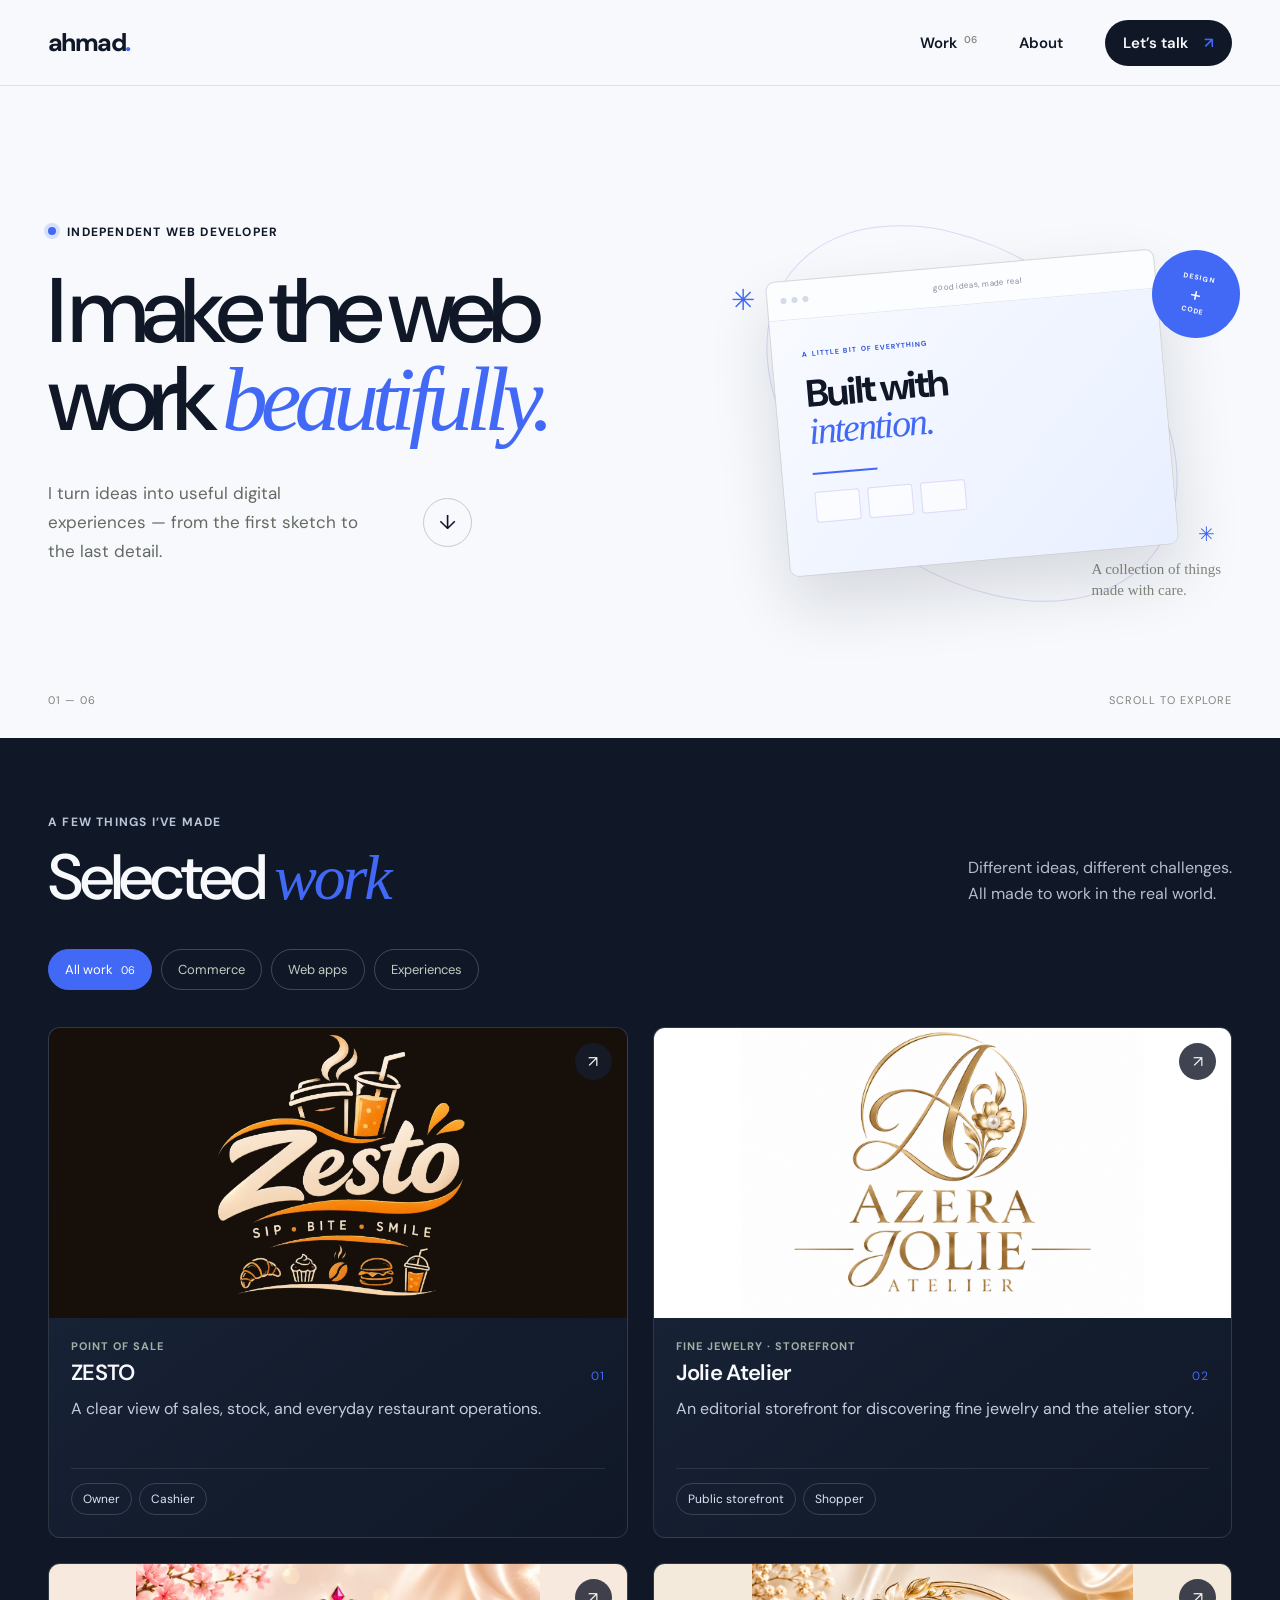
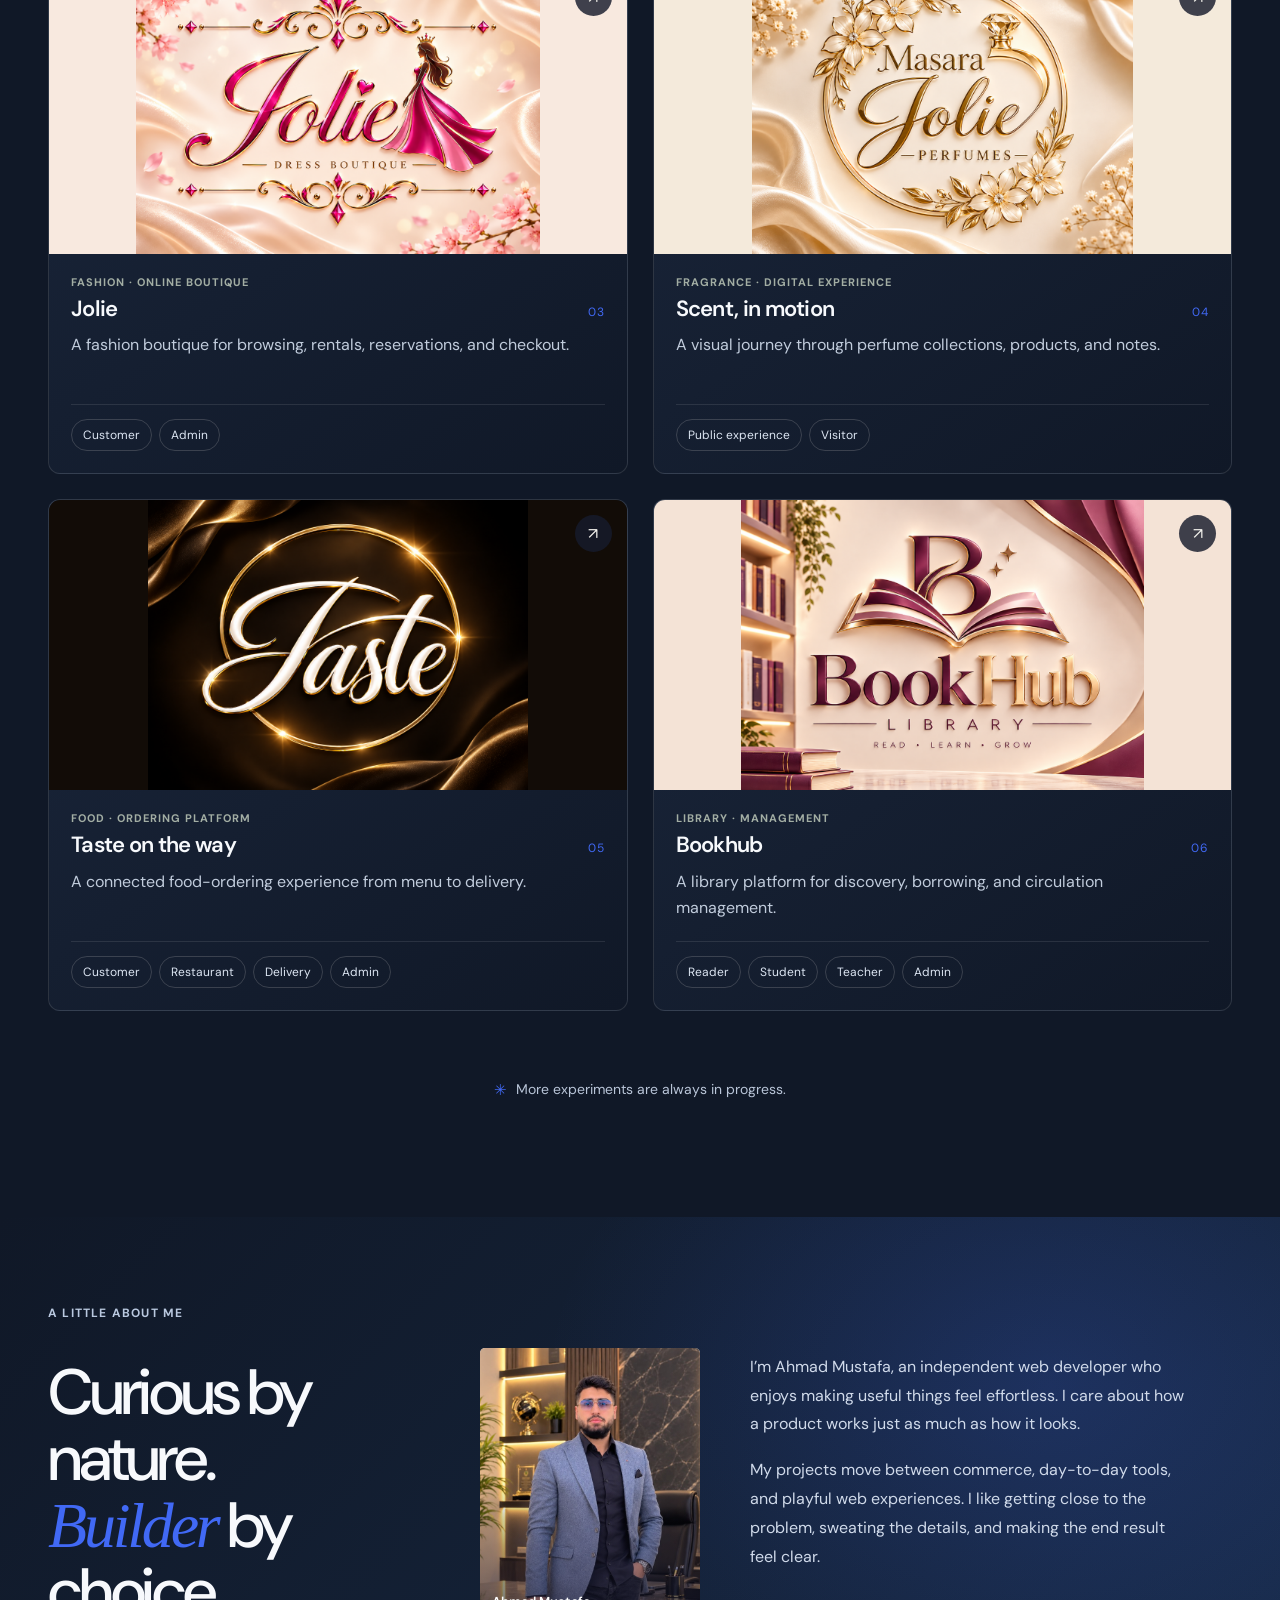
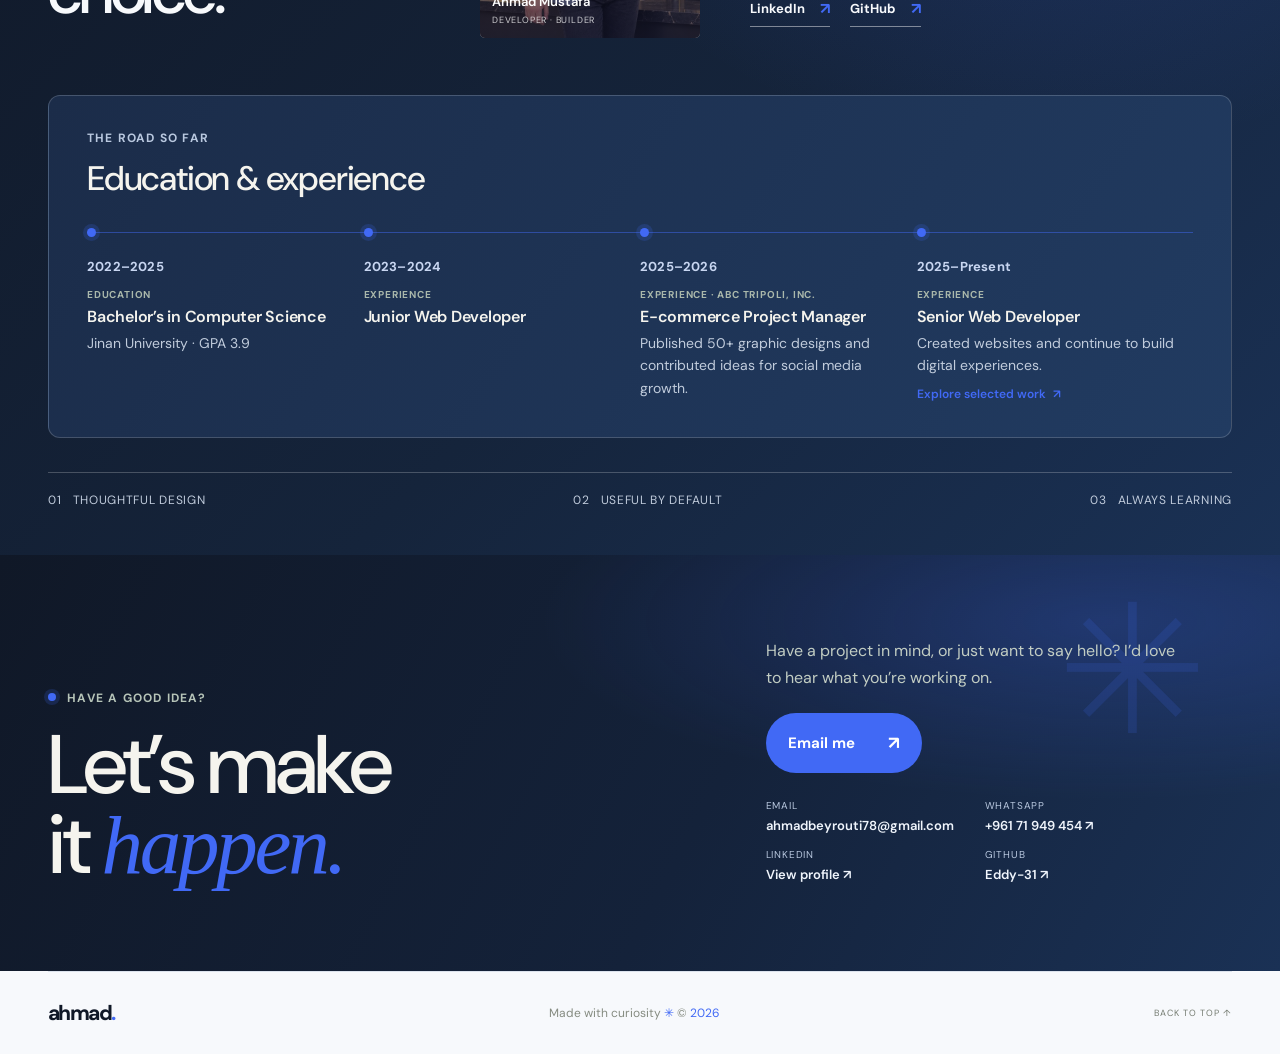
==== index.html @ f31f1799 "Portofolio of my work" ====
<!doctype html>
<html lang="en">
  <head>
    <meta charset="utf-8">
    <meta name="viewport" content="width=device-width, initial-scale=1">
    <meta name="theme-color" content="#f5f4ee">
    <meta name="description" content="A collection of thoughtful digital products, storefronts, and tools by Ahmad Mustafa.">
    <title>Ahmad Mustafa — Selected work</title>
    <link rel="preconnect" href="https://fonts.googleapis.com">
    <link rel="preconnect" href="https://fonts.gstatic.com" crossorigin>
    <link href="https://fonts.googleapis.com/css2?family=DM+Sans:wght@400;500;600;700&family=Manrope:wght@400;500;600;700;800&display=swap" rel="stylesheet">
    <link rel="stylesheet" href="styles.css">
    <script src="script.js" defer></script>
  </head>
  <body>
    <header class="site-header">
      <a class="wordmark" href="#home" aria-label="Ahmad, home">ahmad<span>.</span></a>
      <button class="menu-toggle" type="button" aria-expanded="false" aria-controls="site-nav">
        <span></span><span></span><span class="sr-only">Toggle navigation</span>
      </button>
      <nav class="site-nav" id="site-nav" aria-label="Main navigation">
        <a href="#work">Work <span>06</span></a>
        <a href="#about">About</a>
        <a class="nav-contact" href="#contact">Let’s talk <span aria-hidden="true">↗</span></a>
      </nav>
    </header>

    <main>
      <section class="hero page-wrap" id="home">
        <div class="hero-copy">
          <p class="eyebrow"><span class="availability-dot"></span> INDEPENDENT WEB DEVELOPER</p>
          <h1>I make the web<br>work <em>beautifully.</em></h1>
          <div class="hero-bottom">
            <p class="hero-intro">I turn ideas into useful digital experiences — from the first sketch to the last detail.</p>
            <a class="round-link" href="#work" aria-label="Explore selected work"><span>↓</span></a>
          </div>
        </div>
        <div class="hero-art" aria-label="Abstract illustration of a browser window and interface cards">
          <div class="art-orbit orbit-one"></div>
          <div class="art-orbit orbit-two"></div>
          <div class="art-browser">
            <div class="browser-bar"><i></i><i></i><i></i><span>good ideas, made real</span></div>
            <div class="browser-content">
              <div class="art-label">A LITTLE BIT OF EVERYTHING</div>
              <div class="art-headline">Built with<br><em>intention.</em></div>
              <div class="art-line"></div>
              <div class="art-mini-grid"><b></b><b></b><b></b></div>
            </div>
          </div>
          <div class="art-sticker"><span>DESIGN</span><b>+</b><span>CODE</span></div>
          <div class="art-sparkle sparkle-one">✳</div>
          <div class="art-sparkle sparkle-two">✳</div>
          <div class="art-caption">A collection of things<br>made with care.</div>
        </div>
        <div class="hero-index"><span>01 — 06</span><span>SCROLL TO EXPLORE</span></div>
      </section>

      <section class="work-section page-wrap" id="work">
        <div class="section-heading">
          <div>
            <p class="eyebrow">A FEW THINGS I’VE MADE</p>
            <h2>Selected <em>work</em></h2>
          </div>
          <p class="section-note">Different ideas, different challenges.<br>All made to work in the real world.</p>
        </div>

        <div class="filters" role="group" aria-label="Filter projects">
          <button class="filter-button is-active" type="button" data-filter="all" aria-pressed="true">All work <span>06</span></button>
          <button class="filter-button" type="button" data-filter="commerce" aria-pressed="false">Commerce</button>
          <button class="filter-button" type="button" data-filter="web-app" aria-pressed="false">Web apps</button>
          <button class="filter-button" type="button" data-filter="experience" aria-pressed="false">Experiences</button>
        </div>

        <div class="project-grid">
          <article class="project-card" data-category="web-app">
            <a class="project-link" href="project.html?project=zesto" aria-label="Explore ZESTO for owners and cashiers">
              <div class="project-image brand-cover brand-cover-zesto">
                <img class="project-snapshot-image is-brand-logo" src="images/brand-logos/zesto.png" alt="ZESTO logo" loading="lazy">
                <span class="image-index">01 / OPERATIONS</span>
                <span class="project-arrow" aria-hidden="true">↗</span>
              </div>
              <div class="project-card-content">
                <p class="project-type">POINT OF SALE</p>
                <div class="project-card-title"><h3>ZESTO</h3><span>01</span></div>
                <p class="project-description">A clear view of sales, stock, and everyday restaurant operations.</p>
                <div class="project-roles" aria-label="Project roles"><span>Owner</span><span>Cashier</span></div>
              </div>
            </a>
          </article>

          <article class="project-card" data-category="commerce">
            <a class="project-link" href="project.html?project=atelier" aria-label="Explore the Jolie Atelier jewelry storefront">
              <div class="project-image brand-cover brand-cover-atelier">
                <img class="project-snapshot-image is-brand-logo" src="images/brand-logos/atelier.png" alt="Azera Jolie Atelier logo" loading="lazy">
                <span class="image-index">02 / JEWELRY</span>
                <span class="project-arrow" aria-hidden="true">↗</span>
              </div>
              <div class="project-card-content">
                <p class="project-type">FINE JEWELRY · STOREFRONT</p>
                <div class="project-card-title"><h3>Jolie Atelier</h3><span>02</span></div>
                <p class="project-description">An editorial storefront for discovering fine jewelry and the atelier story.</p>
                <div class="project-roles" aria-label="Project audience"><span>Public storefront</span><span>Shopper</span></div>
              </div>
            </a>
          </article>

          <article class="project-card" data-category="commerce">
            <a class="project-link" href="project.html?project=jolie" aria-label="Explore the Jolie boutique for customers and admins">
              <div class="project-image brand-cover brand-cover-jolie">
                <img class="project-snapshot-image is-brand-logo" src="images/brand-logos/jolie.png" alt="Jolie dress boutique logo" loading="lazy">
                <span class="image-index">03 / BOUTIQUE</span>
                <span class="project-arrow" aria-hidden="true">↗</span>
              </div>
              <div class="project-card-content">
                <p class="project-type">FASHION · ONLINE BOUTIQUE</p>
                <div class="project-card-title"><h3>Jolie</h3><span>03</span></div>
                <p class="project-description">A fashion boutique for browsing, rentals, reservations, and checkout.</p>
                <div class="project-roles" aria-label="Project roles"><span>Customer</span><span>Admin</span></div>
              </div>
            </a>
          </article>

          <article class="project-card" data-category="experience">
            <a class="project-link" href="project.html?project=scent" aria-label="Explore the Jolie perfume collection">
              <div class="project-image brand-cover brand-cover-scent">
                <img class="project-snapshot-image is-brand-logo" src="images/brand-logos/scent.png" alt="Masara Jolie perfumes logo" loading="lazy">
                <span class="image-index">04 / FRAGRANCE</span>
                <span class="project-arrow" aria-hidden="true">↗</span>
              </div>
              <div class="project-card-content">
                <p class="project-type">FRAGRANCE · DIGITAL EXPERIENCE</p>
                <div class="project-card-title"><h3>Scent, in motion</h3><span>04</span></div>
                <p class="project-description">A visual journey through perfume collections, products, and notes.</p>
                <div class="project-roles" aria-label="Project audience"><span>Public experience</span><span>Visitor</span></div>
              </div>
            </a>
          </article>

          <article class="project-card" data-category="web-app">
            <a class="project-link" href="project.html?project=taste" aria-label="Explore Taste for customers, restaurants, delivery, and admins">
              <div class="project-image brand-cover brand-cover-taste">
                <img class="project-snapshot-image is-brand-logo" src="images/brand-logos/taste.png" alt="Taste logo" loading="lazy">
                <span class="image-index">05 / FOOD & DELIVERY</span>
                <span class="project-arrow" aria-hidden="true">↗</span>
              </div>
              <div class="project-card-content">
                <p class="project-type">FOOD · ORDERING PLATFORM</p>
                <div class="project-card-title"><h3>Taste on the way</h3><span>05</span></div>
                <p class="project-description">A connected food-ordering experience from menu to delivery.</p>
                <div class="project-roles" aria-label="Project roles"><span>Customer</span><span>Restaurant</span><span>Delivery</span><span>Admin</span></div>
              </div>
            </a>
          </article>

          <article class="project-card" data-category="web-app">
            <a class="project-link" href="project.html?project=bookhub" aria-label="Explore Bookhub for readers, students, teachers, and admins">
              <div class="project-image brand-cover brand-cover-bookhub">
                <img class="project-snapshot-image is-brand-logo" src="images/brand-logos/bookhub.png" alt="Bookhub library logo" loading="lazy">
                <span class="image-index">06 / LIBRARY</span>
                <span class="project-arrow" aria-hidden="true">↗</span>
              </div>
              <div class="project-card-content">
                <p class="project-type">LIBRARY · MANAGEMENT</p>
                <div class="project-card-title"><h3>Bookhub</h3><span>06</span></div>
                <p class="project-description">A library platform for discovery, borrowing, and circulation management.</p>
                <div class="project-roles" aria-label="Project roles"><span>Reader</span><span>Student</span><span>Teacher</span><span>Admin</span></div>
              </div>
            </a>
          </article>
        </div>
        <p class="grid-footnote"><span>✳</span> More experiments are always in progress.</p>
      </section>

      <section class="about-section" id="about">
        <div class="about-inner page-wrap">
          <p class="eyebrow">A LITTLE ABOUT ME</p>
          <div class="about-content">
            <div class="about-intro">
              <h2>Curious by nature.<br><em>Builder</em> by choice.</h2>
              <figure class="about-portrait">
                <img src="images/ahmad-mustafa.jpeg" alt="Portrait of Ahmad Mustafa">
                <figcaption><strong>Ahmad Mustafa</strong><span>DEVELOPER · BUILDER</span></figcaption>
              </figure>
            </div>
            <div class="about-copy">
              <p>I’m Ahmad Mustafa, an independent web developer who enjoys making useful things feel effortless. I care about how a product works just as much as how it looks.</p>
              <p>My projects move between commerce, day-to-day tools, and playful web experiences. I like getting close to the problem, sweating the details, and making the end result feel clear.</p>
              <div class="about-links">
                <a class="text-link" href="https://www.linkedin.com/in/ahmad-mustafa-e%E1%B4%85%E1%B4%85%CA%8F-2672b339b/" target="_blank" rel="noreferrer">LinkedIn <span>↗</span></a>
                <a class="text-link" href="https://github.com/Eddy-31" target="_blank" rel="noreferrer">GitHub <span>↗</span></a>
              </div>
            </div>
          </div>
          <section class="career-path" aria-labelledby="career-path-title">
            <div class="career-heading">
              <p class="eyebrow">THE ROAD SO FAR</p>
              <h3 id="career-path-title">Education &amp; experience</h3>
            </div>
            <ol class="career-timeline">
              <li>
                <span class="career-date">2022–2025</span>
                <div class="career-entry">
                  <span class="career-type">EDUCATION</span>
                  <h4>Bachelor’s in Computer Science</h4>
                  <p>Jinan University · GPA 3.9</p>
                </div>
              </li>
              <li>
                <span class="career-date">2023–2024</span>
                <div class="career-entry">
                  <span class="career-type">EXPERIENCE</span>
                  <h4>Junior Web Developer</h4>
                </div>
              </li>
              <li>
                <span class="career-date">2025–2026</span>
                <div class="career-entry">
                  <span class="career-type">EXPERIENCE · ABC TRIPOLI, INC.</span>
                  <h4>E-commerce Project Manager</h4>
                  <p>Published 50+ graphic designs and contributed ideas for social media growth.</p>
                </div>
              </li>
              <li>
                <span class="career-date">2025–Present</span>
                <div class="career-entry">
                  <span class="career-type">EXPERIENCE</span>
                  <h4>Senior Web Developer</h4>
                  <p>Created websites and continue to build digital experiences.</p>
                  <a href="#work">Explore selected work <span aria-hidden="true">↗</span></a>
                </div>
              </li>
            </ol>
          </section>
          <div class="about-values"><span>01 &nbsp; THOUGHTFUL DESIGN</span><span>02 &nbsp; USEFUL BY DEFAULT</span><span>03 &nbsp; ALWAYS LEARNING</span></div>
        </div>
      </section>

      <section class="contact-section page-wrap" id="contact">
        <div class="contact-copy">
          <p class="eyebrow"><span class="availability-dot"></span> HAVE A GOOD IDEA?</p>
          <h2>Let’s make<br>it <em>happen.</em></h2>
        </div>
        <div class="contact-action">
          <p>Have a project in mind, or just want to say hello? I’d love to hear what you’re working on.</p>
          <a class="contact-button" href="https://mail.google.com/mail/?view=cm&amp;fs=1&amp;to=ahmadbeyrouti78%40gmail.com" target="_blank" rel="noopener noreferrer">Email me <span>↗</span></a>
          <div class="contact-details" aria-label="Contact details">
            <a href="https://mail.google.com/mail/?view=cm&amp;fs=1&amp;to=ahmadbeyrouti78%40gmail.com" target="_blank" rel="noopener noreferrer"><span>Email</span><strong>ahmadbeyrouti78@gmail.com</strong></a>
            <a href="https://wa.me/96171949454" target="_blank" rel="noopener noreferrer" aria-label="Message me on WhatsApp"><span>WhatsApp</span><strong>+961 71 949 454 ↗</strong></a>
            <a href="https://www.linkedin.com/in/ahmad-mustafa-e%E1%B4%85%E1%B4%85%CA%8F-2672b339b/" target="_blank" rel="noreferrer"><span>LinkedIn</span><strong>View profile ↗</strong></a>
            <a href="https://github.com/Eddy-31" target="_blank" rel="noreferrer"><span>GitHub</span><strong>Eddy-31 ↗</strong></a>
          </div>
        </div>
        <div class="contact-doodle" aria-hidden="true">✳</div>
      </section>
    </main>

    <footer class="site-footer page-wrap">
      <a class="wordmark" href="#home">ahmad<span>.</span></a>
      <p>Made with curiosity <span>✳</span> © <span id="current-year">2026</span></p>
      <a class="back-to-top" href="#home">BACK TO TOP ↑</a>
    </footer>
  </body>
</html>
---- styles.css ----
:root {
  color-scheme: light;
  --paper: #f7f9fc;
  --ink: #101827;
  --muted: #6d7788;
  --line: #dce3ed;
  --accent: #4169F5;
  --accent-strong: #4169F5;
  --accent-soft: #eaf0ff;
  --deep: #101827;
  --serif: Georgia, "Times New Roman", serif;
  --sans: "DM Sans", "Manrope", sans-serif;
}

* { box-sizing: border-box; }
html { overflow-x: clip; scroll-behavior: smooth; scroll-padding-top: 84px; }
body { margin: 0; background: var(--paper); color: var(--ink); font-family: var(--sans); -webkit-font-smoothing: antialiased; }
a { color: inherit; text-decoration: none; }
button { font: inherit; }
.page-wrap { width: min(1240px, calc(100% - 96px)); margin-inline: auto; }
.sr-only { position: absolute; width: 1px; height: 1px; padding: 0; margin: -1px; overflow: hidden; clip: rect(0,0,0,0); white-space: nowrap; border: 0; }

.site-header { height: 86px; display: flex; align-items: center; justify-content: space-between; padding-inline: max(48px, calc((100vw - 1240px) / 2)); border-bottom: 1px solid rgba(27,32,51,.12); }
.wordmark { font-family: var(--sans); font-size: 25px; font-weight: 800; letter-spacing: -1.6px; }
.wordmark span { color: var(--accent-strong); }
.site-nav { display: flex; align-items: center; gap: 42px; font-size: 15px; font-weight: 600; }
.site-nav a { transition: opacity .2s ease; }
.site-nav a:hover { opacity: .58; }
.site-nav a:first-child span { color: #889087; font-size: 10px; margin-left: 3px; vertical-align: top; }
.site-nav .nav-contact { background: var(--ink); color: var(--paper); padding: 13px 18px; border-radius: 999px; }
.site-nav .nav-contact span { margin-left: 12px; color: var(--accent); }
.menu-toggle { display: none; }

.hero { position: relative; min-height: 652px; display: grid; grid-template-columns: 1.1fr .9fr; align-items: center; padding-top: 14px; }
.hero-copy { position: relative; z-index: 1; padding-bottom: 48px; }
.eyebrow { margin: 0; font-size: 12px; font-weight: 700; letter-spacing: 1.2px; }
.availability-dot { display: inline-block; width: 8px; height: 8px; margin-right: 7px; background: var(--accent); border-radius: 50%; box-shadow: 0 0 0 4px rgba(65,105,245,.18); vertical-align: 1px; }
h1, h2, h3, p { margin-top: 0; }
.hero h1 { margin: 27px 0 35px; font-size: clamp(62px, 7.15vw, 100px); font-weight: 500; line-height: .96; letter-spacing: -7px; }
.hero h1 em, h2 em { font-family: var(--serif); font-weight: 400; }
.hero h1 em { color: var(--accent-strong); }
.hero-bottom { display: flex; align-items: center; gap: 45px; }
.hero-intro { max-width: 330px; margin: 0; color: #636a62; font-size: 17px; line-height: 1.7; }
.round-link { width: 49px; height: 49px; display: grid; place-items: center; border: 1px solid #c5c8d8; border-radius: 50%; font-size: 20px; transition: background .2s, transform .2s; }
.round-link:hover { background: var(--accent); transform: translateY(3px); }
.hero-art { position: relative; height: 440px; display: grid; place-items: center; margin: 0 -12px 12px 0; }
.art-orbit { position: absolute; border: 1px solid rgba(102,85,217,.2); border-radius: 50%; transform: rotate(-28deg); }
.orbit-one { width: 390px; height: 250px; }
.orbit-two { width: 460px; height: 315px; transform: rotate(38deg); }
.art-browser { position: relative; z-index: 1; width: min(390px, 82%); background: #fcfdff; border: 1px solid rgba(16,24,39,.16); border-radius: 9px; box-shadow: 0 30px 65px rgba(16,24,39,.14); transform: rotate(-5deg); overflow: hidden; }
.browser-bar { height: 39px; display: flex; align-items: center; gap: 5px; padding: 0 13px; border-bottom: 1px solid #e4e9f2; }
.browser-bar i { width: 6px; height: 6px; display: block; border-radius: 50%; background: #d2dbe9; }
.browser-bar span { margin: 0 auto; color: #85899c; font-size: 8px; letter-spacing: .3px; }
.browser-content { min-height: 255px; padding: 30px 30px 26px; background: linear-gradient(135deg,#f8faff 0%,#e8efff 100%); }
.art-label { color: #3156d3; font-size: 7px; font-weight: 700; letter-spacing: 1.1px; }
.art-headline { margin-top: 18px; font-size: 38px; line-height: .98; font-weight: 700; letter-spacing: -2px; }
.art-headline em { color: var(--accent-strong); font-family: var(--serif); font-weight: 400; }
.art-line { width: 65px; height: 2px; margin: 23px 0 17px; background: var(--accent); }
.art-mini-grid { display: flex; gap: 8px; }
.art-mini-grid b { width: 45px; height: 31px; border: 1px solid rgba(102,85,217,.2); border-radius: 3px; background: rgba(255,255,255,.65); }
.art-sticker { position: absolute; z-index: 2; top: 57px; right: 4px; width: 88px; height: 88px; display: flex; flex-direction: column; align-items: center; justify-content: center; gap: 1px; background: var(--accent); border-radius: 50%; transform: rotate(12deg); color: #fff; font-size: 7px; font-weight: 700; letter-spacing: 1px; }
.art-sticker b { font-size: 20px; line-height: 1.1; font-weight: 400; }
.art-sparkle { position: absolute; color: var(--accent); }
.sparkle-one { left: 32px; top: 88px; font-size: 29px; }
.sparkle-two { right: 29px; bottom: 86px; font-size: 20px; }
.art-caption { position: absolute; right: 23px; bottom: 31px; color: #81887c; font-family: var(--serif); font-size: 15px; line-height: 1.45; }
.hero-index { position: absolute; bottom: 31px; left: 0; right: 0; display: flex; justify-content: space-between; color: #7d847b; font-size: 11px; letter-spacing: 1px; }

.work-section { width: 100%; margin-inline: 0; padding: 76px max(48px, calc((100vw - 1240px) / 2)) 117px; background: #101827; color: var(--paper); }
.work-section .eyebrow { color: #b9c5d8; }
.section-heading { display: flex; align-items: end; justify-content: space-between; margin-bottom: 37px; }
.section-heading h2, .about-content h2, .contact-copy h2 { margin: 15px 0 0; font-size: clamp(43px, 5vw, 65px); font-weight: 500; letter-spacing: -3.2px; line-height: 1.04; }
.section-heading h2 em { color: var(--accent); }
.section-note { margin: 0 0 4px; color: #b6bbce; font-size: 16px; line-height: 1.65; }
.filters { display: flex; flex-wrap: wrap; gap: 9px; margin-bottom: 37px; }
.filter-button { padding: 11px 16px; border: 1px solid rgba(245,244,238,.22); border-radius: 999px; color: #c3cbc3; background: transparent; cursor: pointer; font-size: 13px; transition: color .2s, background .2s, border-color .2s; }
.filter-button:hover, .filter-button.is-active { color: #fff; border-color: var(--accent); background: var(--accent); }
.filter-button span { margin-left: 5px; color: var(--accent); font-size: 11px; }
.filter-button.is-active span { color: #fff; }
.project-grid { display: grid; grid-template-columns: repeat(2, minmax(0, 1fr)); gap: 25px; align-items: stretch; }
.project-card { min-width: 0; overflow: hidden; border: 1px solid rgba(245,244,238,.12); border-radius: 12px; background: linear-gradient(145deg, #1a263b, #101827); transition: border-color .25s, transform .25s, box-shadow .25s; }
.project-card.is-hidden { display: none; }
.project-link { display: flex; height: 100%; flex-direction: column; }
.project-image { position: relative; height: 290px; overflow: hidden; background: #202b24; }
.project-snapshot-image { position: absolute; inset: 0; width: 100%; height: 100%; object-fit: cover; object-position: center 24%; transition: transform .5s ease; }
.brand-cover { background-position: center; background-size: cover; }
.brand-cover-zesto { background-color: #17100a; }
.brand-cover-atelier { background-color: #fff; }
.brand-cover-jolie { background-color: #f8e9df; }
.brand-cover-scent { background-color: #f4eadb; }
.brand-cover-taste { background-color: #120c07; }
.brand-cover-bookhub { background-color: #f4e3d6; }
.project-snapshot-image.is-brand-logo { object-fit: contain; object-position: center; }
.project-link:hover .project-snapshot-image.is-brand-logo { transform: scale(1.02); }
.brand-cover .image-index { display: none; }
.project-card:hover { transform: translateY(-4px); border-color: rgba(65,105,245,.58); box-shadow: 0 18px 40px rgba(0,0,0,.24); }
.project-link:hover .project-snapshot-image { transform: scale(1.045); }
.image-index { position: absolute; bottom: 16px; left: 17px; z-index: 2; padding: 7px 10px; border: 1px solid rgba(255,255,255,.35); border-radius: 99px; background: rgba(22,31,26,.42); color: #fff; font-size: 8px; letter-spacing: 1px; backdrop-filter: blur(8px); }
.project-arrow { position: absolute; z-index: 2; top: 15px; right: 15px; width: 37px; height: 37px; display: grid; place-items: center; background: rgba(23,27,44,.82); color: #f5f4ee; border-radius: 50%; font-size: 16px; transition: color .2s, background .2s, transform .2s; }
.project-link:hover .project-arrow { transform: rotate(45deg); background: var(--accent); color: #fff; }
.project-card-content { display: flex; flex: 1; flex-direction: column; padding: 21px 22px 22px; }
.project-type { margin: 0 0 7px; color: #a3aea4; font-size: 11px; letter-spacing: 1px; font-weight: 700; }
.project-card-title { display: flex; align-items: baseline; justify-content: space-between; gap: 12px; }
.project-card-title h3 { margin: 0; color: var(--paper); font-size: 22px; line-height: 1.2; font-weight: 600; letter-spacing: -.7px; }
.project-card-title > span { color: var(--accent); font-size: 12px; letter-spacing: 1px; }
.project-description { max-width: 520px; min-height: 54px; margin: 10px 0 18px; color: #c1ccdc; font-size: 16px; line-height: 1.65; }
.project-roles { display: flex; flex-wrap: wrap; gap: 7px; margin-top: auto; padding-top: 14px; border-top: 1px solid rgba(245,244,238,.1); }
.project-roles span { padding: 7px 11px; border: 1px solid rgba(245,244,238,.17); border-radius: 99px; color: #dce5f2; font-size: 12px; }
.grid-footnote { margin: 69px 0 0; text-align: center; color: #b9c5d8; font-size: 14px; }
.grid-footnote span { margin-right: 5px; color: var(--accent); font-size: 15px; vertical-align: -1px; }

.about-section { background: radial-gradient(ellipse at 82% 18%, rgba(65,105,245,.2), transparent 34%), linear-gradient(135deg, #101827 0%, #15243b 58%, #1a3155 100%); padding-block: 88px 47px; color: var(--paper); }
.about-inner > .eyebrow { color: #b9c8df; }
.about-content { display: grid; grid-template-columns: 1.15fr .85fr; gap: 50px; margin-top: 27px; }
.about-intro { display: grid; grid-template-columns: minmax(0, 1fr) 220px; align-items: center; gap: 20px; }
.about-content h2 { margin: 0; color: var(--paper); font-size: clamp(43px, 5vw, 65px); }
.about-content h2 em { color: var(--accent-strong); }
.about-portrait { position: relative; height: 290px; margin: 0; overflow: hidden; border-radius: 5px; background: #d4dfef; }
.about-portrait::after { position: absolute; inset: 45% 0 0; content: ""; background: linear-gradient(transparent, rgba(20,22,42,.72)); }
.about-portrait img { width: 100%; height: 100%; display: block; object-fit: cover; object-position: center 27%; }
.about-portrait figcaption { position: absolute; z-index: 1; right: 12px; bottom: 12px; left: 12px; display: grid; gap: 4px; color: #fff; }
.about-portrait figcaption strong { font-size: 13px; font-weight: 600; }
.about-portrait figcaption span { color: rgba(255,255,255,.77); font-size: 9px; letter-spacing: .8px; }
.about-copy { max-width: 440px; padding-top: 5px; }
.about-copy p { margin-bottom: 17px; color: #d0daea; font-size: 16px; line-height: 1.8; }
.about-links { display: flex; flex-wrap: wrap; gap: 20px; margin-top: 22px; }
.text-link { display: inline-flex; gap: 15px; align-items: center; margin-top: 5px; font-size: 13px; font-weight: 700; border-bottom: 1px solid rgba(255,255,255,.45); padding-bottom: 7px; }
.text-link span { color: var(--accent-strong); font-size: 16px; }
.career-path { margin-top: 57px; padding: 34px 38px; border: 1px solid rgba(255,255,255,.18); border-radius: 12px; background: linear-gradient(125deg, #1b2c49, #213b61); color: var(--paper); }
.career-heading .eyebrow { color: #b9c8df; }
.career-heading h3 { margin: 10px 0 0; color: #f5f4ee; font-size: clamp(24px, 3vw, 34px); font-weight: 500; letter-spacing: -1.2px; }
.career-timeline { display: grid; grid-template-columns: repeat(4, minmax(0, 1fr)); gap: 0; margin: 31px 0 0; padding: 25px 0 0; border-top: 1px solid rgba(65,105,245,.48); list-style: none; }
.career-timeline li { position: relative; min-width: 0; padding: 0 18px 0 0; }
.career-timeline li:last-child { padding-bottom: 0; }
.career-timeline li::before { position: absolute; top: -30px; left: 0; width: 9px; height: 9px; content: ""; border-radius: 50%; background: var(--accent); box-shadow: 0 0 0 4px rgba(65,105,245,.18); }
.career-date { display: block; margin-bottom: 13px; color: #c8d6f1; font-size: 13px; font-weight: 700; letter-spacing: .2px; white-space: nowrap; }
.career-entry { min-width: 0; }
.career-type { display: block; margin-bottom: 5px; color: #aab8ab; font-size: 10px; font-weight: 700; letter-spacing: .8px; }
.career-entry h4 { margin: 0 0 5px; color: #f5f4ee; font-size: 16px; font-weight: 600; letter-spacing: -.25px; }
.career-entry p { margin: 0; color: #c1ccdc; font-size: 14px; line-height: 1.6; }
.career-entry a { display: inline-flex; gap: 7px; margin-top: 9px; color: var(--accent); font-size: 12px; font-weight: 600; }
.career-entry a span { transition: transform .2s; }
.career-entry a:hover span { transform: translate(2px, -2px); }
.about-values { display: flex; justify-content: space-between; gap: 20px; margin-top: 34px; padding-top: 19px; border-top: 1px solid rgba(255,255,255,.22); color: #c1ccdc; font-size: 12px; letter-spacing: .7px; }

.contact-section { position: relative; isolation: isolate; display: grid; grid-template-columns: 1fr .65fr; align-items: end; min-height: 390px; padding-block: 82px 85px; }
.contact-section::before { content: ""; position: absolute; z-index: -1; inset-block: 0; left: 50%; width: 100vw; transform: translateX(-50%); background: radial-gradient(ellipse at 86% 16%, rgba(65,105,245,.24), transparent 36%), linear-gradient(118deg, #101827 0%, #14223a 56%, #1a3155 100%); }
.contact-copy, .contact-action { position: relative; z-index: 1; }
.contact-section .eyebrow { color: #b6c4b8; }
.contact-copy h2 { margin-top: 19px; color: #f5f4ee; font-size: clamp(58px, 7vw, 83px); line-height: .97; }
.contact-copy h2 em { color: var(--accent); }
.contact-action { max-width: 420px; padding-bottom: 3px; }
.contact-action p { margin: 0 0 22px; color: #c2cdc3; font-size: 16px; line-height: 1.7; }
.contact-button { min-width: 156px; min-height: 60px; display: inline-flex; align-items: center; justify-content: space-between; gap: 18px; padding: 17px 22px; border-radius: 999px; background: var(--accent); color: #fff; font-size: 15px; font-weight: 700; transition: background .2s, transform .2s; }
.contact-button span { color: #fff; font-size: 18px; }
.contact-button:hover { background: #3156d3; transform: translateY(-2px); }
.contact-button:focus-visible { outline: 3px solid #fff; outline-offset: 4px; }
.contact-details { display: grid; grid-template-columns: repeat(2, minmax(0, 1fr)); gap: 14px 18px; margin-top: 26px; }
.contact-details a { min-width: 0; display: grid; gap: 5px; }
.contact-details a:hover strong { color: var(--accent); }
.contact-details span { color: #b9c8df; font-size: 10px; letter-spacing: .8px; text-transform: uppercase; }
.contact-details strong { overflow-wrap: anywhere; color: #f0f5fc; font-size: 13px; font-weight: 600; transition: color .2s; }
.contact-doodle { position: absolute; top: 27px; right: 24px; color: rgba(65,105,245,.16); font-size: 180px; line-height: 1; }
.site-footer { min-height: 83px; display: flex; align-items: center; justify-content: space-between; border-top: 1px solid var(--line); }
.site-footer .wordmark { font-size: 21px; }
.site-footer p { margin: 0; color: #858b80; font-size: 12px; }
.site-footer p span { color: var(--accent-strong); }
.back-to-top { color: #747b70; font-size: 9px; letter-spacing: 1px; }

@media (min-width: 1400px) {
  .hero h1 { font-size: 100px; }
}
@media (max-width: 900px) {
  .page-wrap { width: min(100% - 56px, 720px); }
  .site-header { padding-inline: 28px; }
  .hero { min-height: auto; grid-template-columns: 1fr .8fr; padding-top: 90px; padding-bottom: 95px; }
  .hero h1 { font-size: clamp(59px, 9vw, 79px); letter-spacing: -5px; }
  .hero-art { height: 360px; }
  .orbit-one { width: 280px; height: 220px; }
  .orbit-two { width: 250px; height: 220px; }
  .art-browser { width: 85%; }
  .browser-content { min-height: 220px; padding: 25px; }
  .art-headline { font-size: 32px; }
  .art-caption { right: 0; bottom: 13px; }
  .hero-index { bottom: 25px; }
  .about-content { grid-template-columns: 1.1fr .9fr; gap: 30px; }
  .about-intro { grid-template-columns: minmax(0,1fr) 140px; gap: 15px; }
  .about-content h2 { font-size: clamp(38px, 4.7vw, 55px); }
  .about-portrait { height: 230px; }
  .work-section { width: 100%; margin-inline: 0; padding: 50px max(28px, calc((100vw - 720px) / 2)) 117px; }
  .project-image { height: 260px; }
  .career-timeline { grid-template-columns: 1fr; margin-left: 4px; padding: 0 0 0 21px; border-top: 0; border-left: 1px solid rgba(65,105,245,.48); }
  .career-timeline li { display: grid; grid-template-columns: 110px minmax(0, 1fr); gap: 18px; padding: 0 0 24px; }
  .career-timeline li::before { top: 4px; left: -26px; }
  .career-date { margin-bottom: 0; padding-top: 2px; }
}
@media (max-width: 640px) {
  html { scroll-padding-top: 68px; }
  .page-wrap { width: calc(100% - 40px); }
  .site-header { height: 68px; padding-inline: 20px; }
  .wordmark { font-size: 23px; }
  .menu-toggle { width: 38px; height: 38px; display: flex; flex-direction: column; justify-content: center; align-items: center; gap: 5px; border: 1px solid #d9dcd3; border-radius: 50%; background: transparent; cursor: pointer; }
  .menu-toggle span:not(.sr-only) { width: 14px; height: 1px; background: var(--ink); }
  .site-nav { position: absolute; top: 60px; left: 12px; right: 12px; z-index: 10; display: none; align-items: stretch; gap: 0; padding: 10px; border: 1px solid var(--line); border-radius: 8px; background: var(--paper); box-shadow: 0 12px 24px rgba(31,40,33,.1); }
  .site-nav.is-open { display: flex; flex-direction: column; }
  .site-nav a { padding: 14px 12px; }
  .site-nav .nav-contact { margin-top: 4px; }
  .hero { display: flex; flex-direction: column; align-items: stretch; padding-top: 72px; padding-bottom: 86px; }
  .hero-copy { padding: 0; }
  .eyebrow { font-size: 11px; }
  .hero h1 { margin: 25px 0 25px; font-size: clamp(58px, 14vw, 78px); letter-spacing: -5px; }
  .hero-bottom { justify-content: space-between; gap: 20px; }
  .hero-intro { max-width: 300px; font-size: 15px; }
  .round-link { flex: 0 0 45px; width: 45px; height: 45px; }
  .hero-art { height: 315px; margin: 34px 0 0; }
  .orbit-one { width: min(290px, calc(100vw - 110px)); height: 205px; }
  .orbit-two { width: min(270px, calc(100vw - 155px)); height: 260px; }
  .art-browser { width: 75%; }
  .browser-bar { height: 32px; }
  .browser-content { min-height: 188px; padding: 21px; }
  .art-headline { margin-top: 13px; font-size: 30px; }
  .art-line { margin: 16px 0 11px; }
  .art-mini-grid b { width: 35px; height: 25px; }
  .art-sticker { top: 22px; right: 2px; width: 72px; height: 72px; }
  .art-caption { bottom: 0; right: 2px; font-size: 13px; }
  .sparkle-one { left: 2px; top: 56px; }
  .sparkle-two { right: 12px; bottom: 84px; }
  .hero-index { bottom: 26px; font-size: 10px; }
  .work-section { width: 100%; margin-inline: 0; padding: 31px 20px 78px; }
  .section-heading { align-items: start; flex-direction: column; gap: 14px; margin-bottom: 25px; }
  .section-heading h2, .about-content h2 { font-size: 48px; letter-spacing: -2.7px; }
  .section-note { font-size: 15px; }
  .filters { gap: 7px; margin-bottom: 27px; }
  .filter-button { padding: 10px 13px; font-size: 12px; }
  .project-grid { grid-template-columns: 1fr; gap: 43px; }
  .project-image { height: min(77vw, 355px); }
  .project-card-content { padding: 18px; }
  .project-card-title h3 { font-size: 19px; }
  .project-description { min-height: 0; font-size: 15px; }
  .grid-footnote { margin-top: 48px; }
  .about-section { padding-block: 64px 32px; }
  .about-content { grid-template-columns: 1fr; gap: 21px; margin-top: 22px; }
  .about-intro { grid-template-columns: minmax(0,1fr) 132px; gap: 12px; align-items: start; }
  .about-content h2 { font-size: clamp(34px, 10vw, 42px); letter-spacing: -2.2px; }
  .about-portrait { height: 178px; }
  .about-copy p { font-size: 15px; }
  .career-path { margin-top: 38px; padding: 25px 22px; }
  .career-timeline { margin-top: 24px; padding-left: 17px; }
  .career-timeline li { grid-template-columns: 88px minmax(0, 1fr); gap: 12px; }
  .career-timeline li::before { left: -22px; }
  .career-date { font-size: 12px; }
  .career-entry h4 { font-size: 15px; }
  .career-entry p { font-size: 13px; }
  .about-values { flex-direction: column; gap: 14px; margin-top: 28px; font-size: 11px; }
  .contact-section { min-height: 0; grid-template-columns: 1fr; gap: 30px; padding-block: 69px 72px; }
  .contact-copy h2 { font-size: 68px; }
  .contact-action { max-width: 100%; }
  .contact-action p { max-width: 300px; font-size: 15px; }
  .contact-doodle { top: 28px; right: -9px; font-size: 125px; }
  .site-footer { min-height: 75px; }
  .site-footer .wordmark { font-size: 19px; }
  .site-footer p { font-size: 10px; }
  .back-to-top { font-size: 7px; letter-spacing: .7px; }
}
@media (prefers-reduced-motion: reduce) {
  *, *::before, *::after { scroll-behavior: auto !important; transition-duration: .01ms !important; animation-duration: .01ms !important; animation-iteration-count: 1 !important; }
}
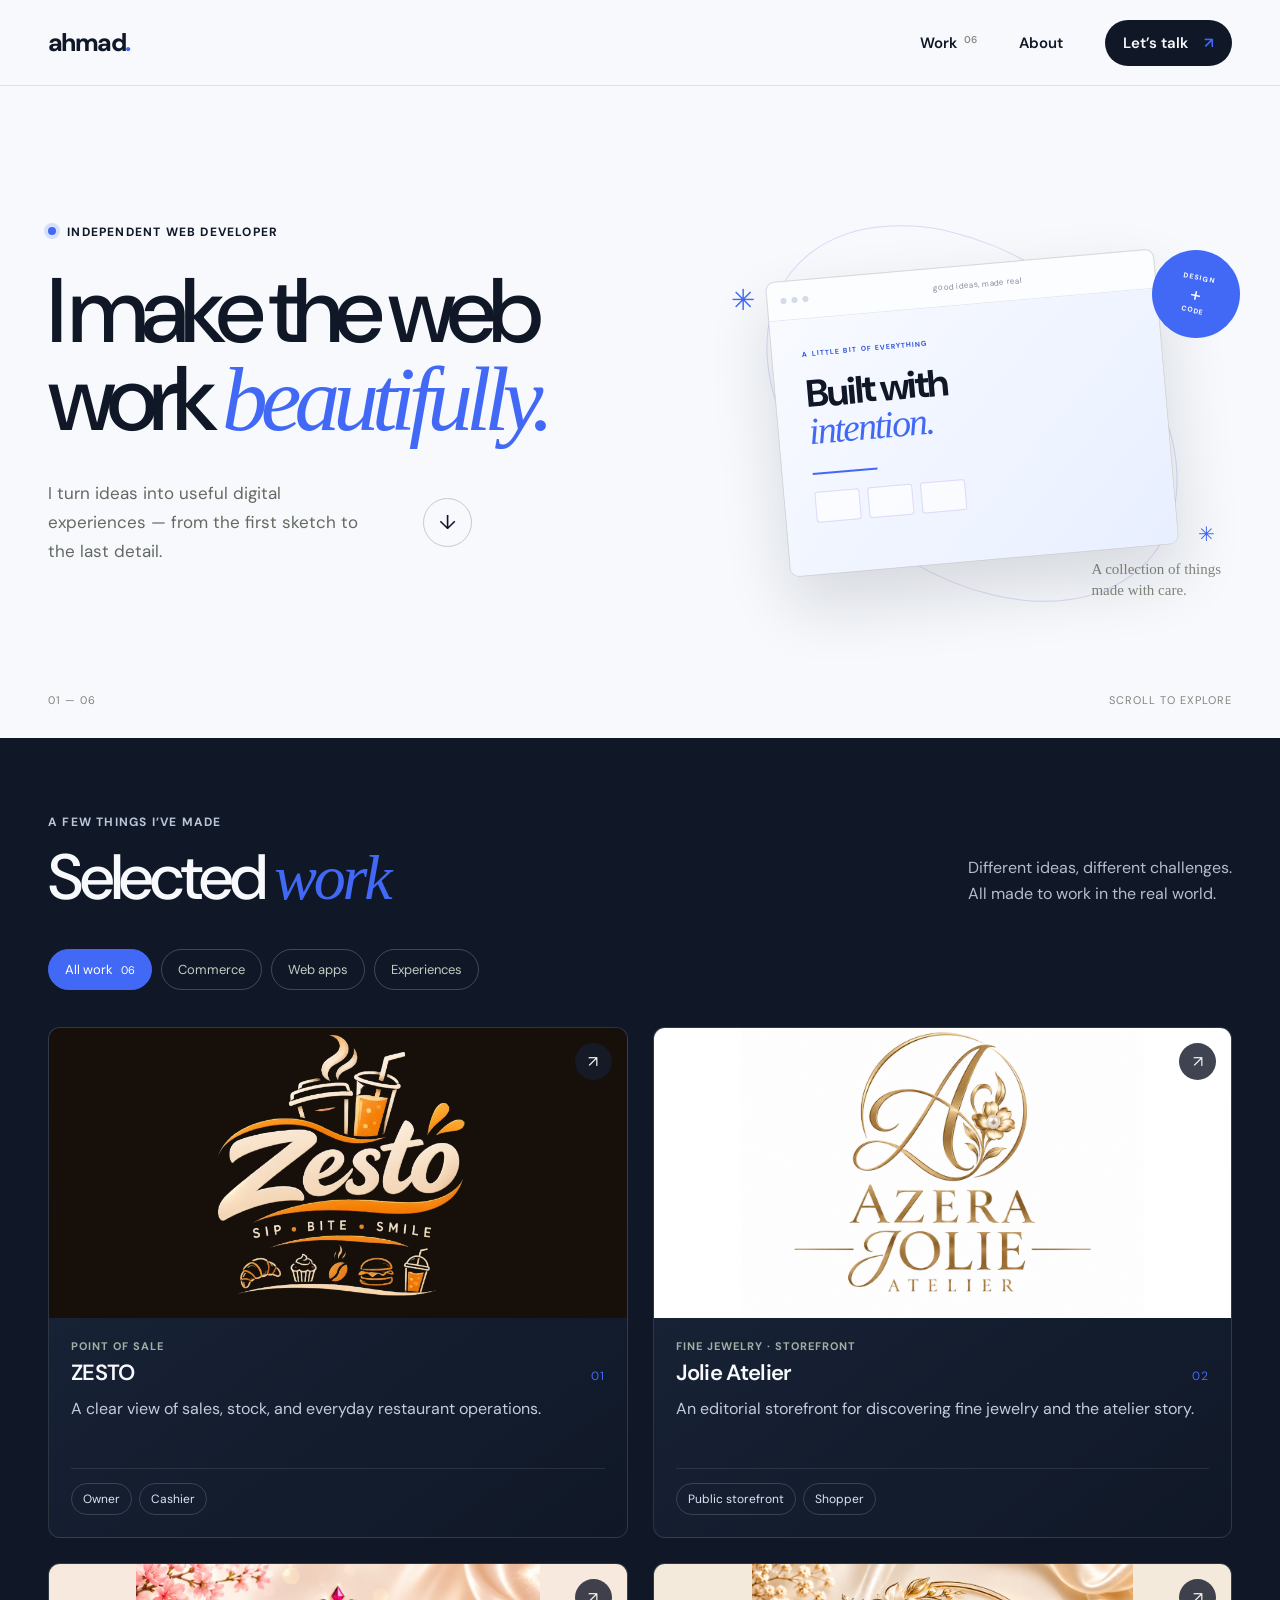
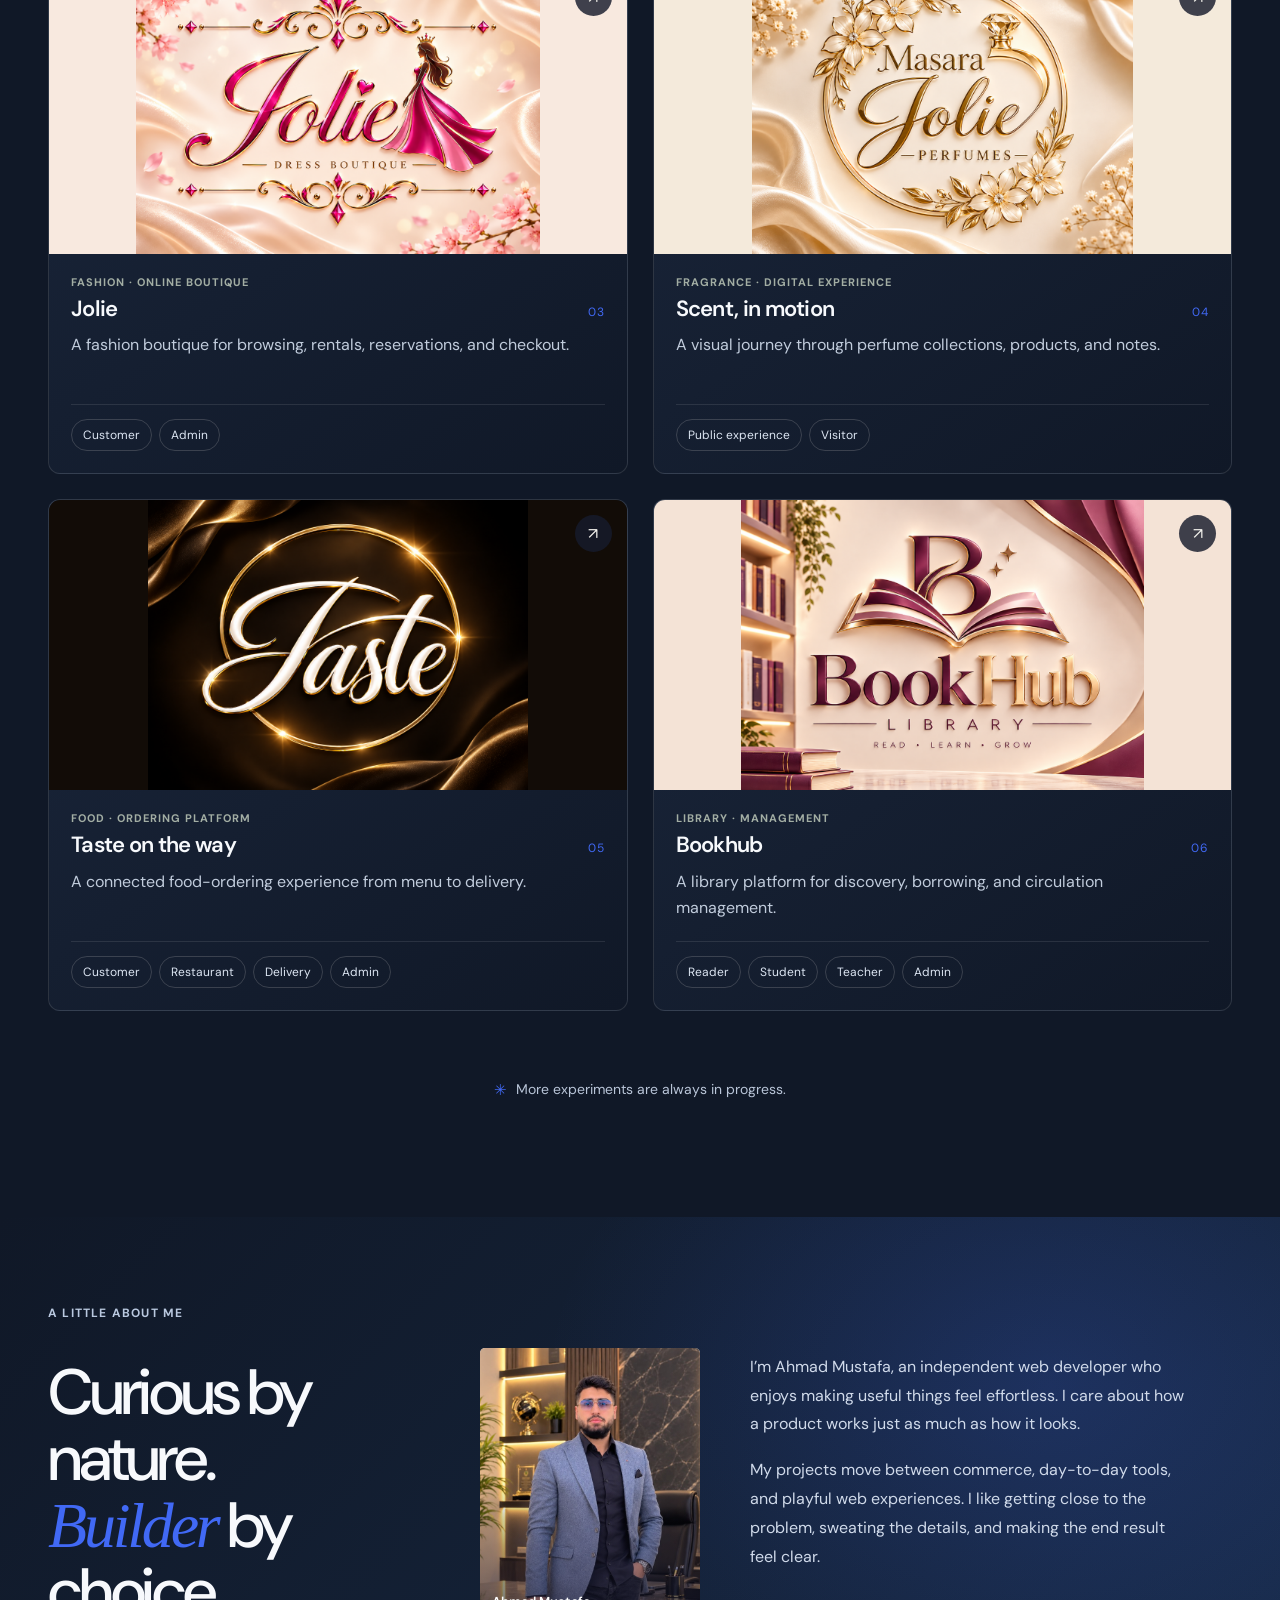
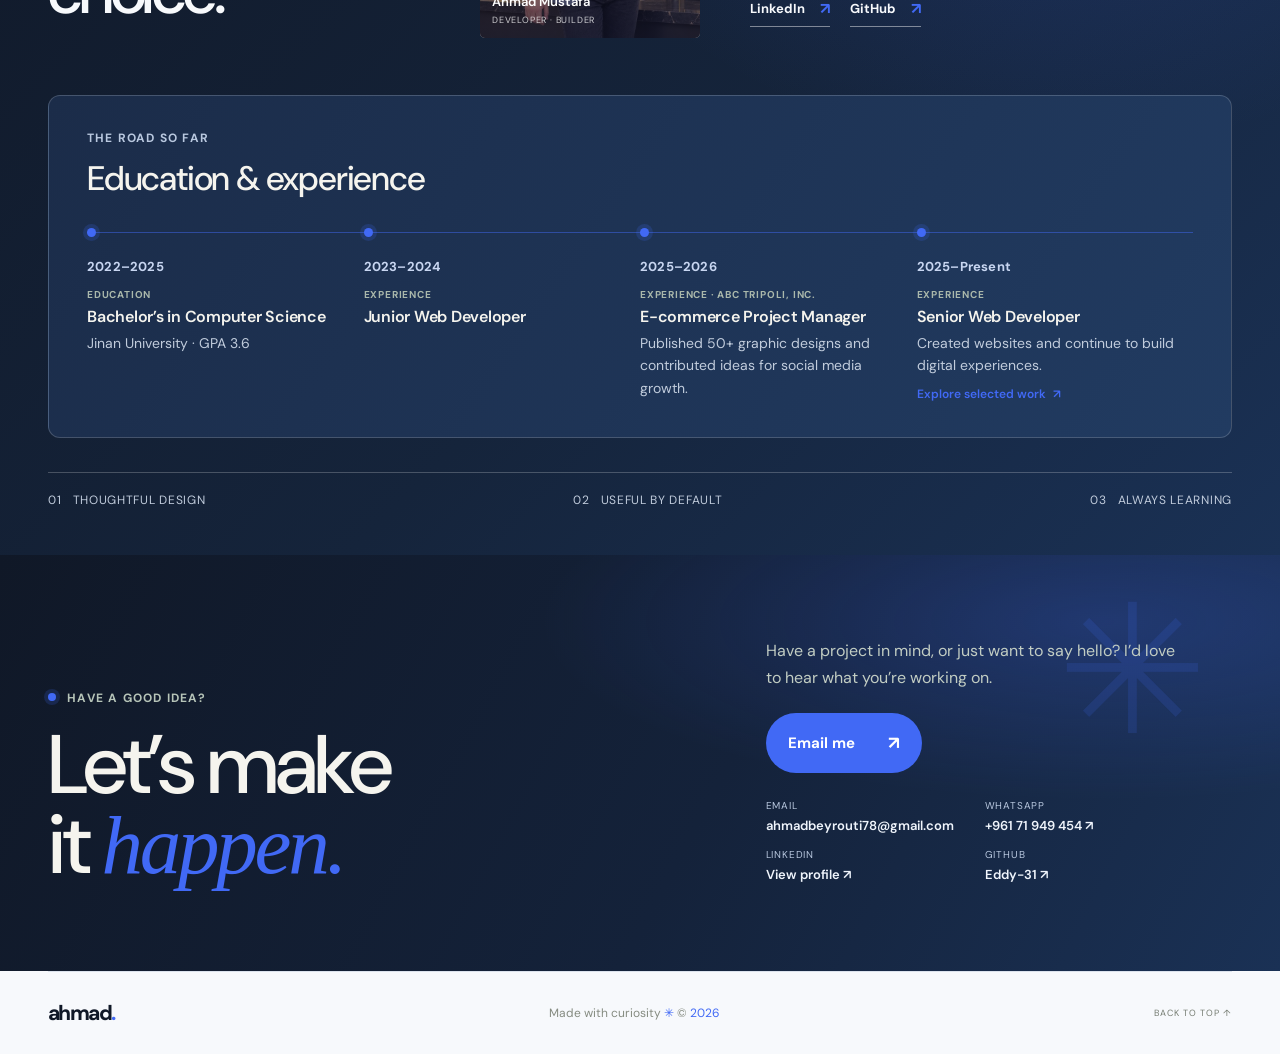
==== commit 6fa5be08: "index.html" ====
--- a/index.html
+++ b/index.html
@@ -6,6 +6,15 @@
     <meta name="theme-color" content="#f5f4ee">
     <meta name="description" content="A collection of thoughtful digital products, storefronts, and tools by Ahmad Mustafa.">
     <title>Ahmad Mustafa — Selected work</title>
+    <meta property="og:title" content="Ahmad Mustafa | Portfolio">
+    <meta property="og:description" content="Explore my web development projects and skills.">
+    <meta property="og:image" content="https://eddy-31.github.io/My-Portofolio/portfolio-preview.jpg">
+    <meta property="og:image:type" content="image/jpeg">
+    <meta property="og:image:width" content="1200">
+    <meta property="og:image:height" content="630">
+    <meta property="og:image:alt" content="Ahmad Mustafa - Full Stack Developer portfolio preview">
+    <meta property="og:url" content="https://eddy-31.github.io/My-Portofolio/">
+    <meta property="og:type" content="website">
     <link rel="preconnect" href="https://fonts.googleapis.com">
     <link rel="preconnect" href="https://fonts.gstatic.com" crossorigin>
     <link href="https://fonts.googleapis.com/css2?family=DM+Sans:wght@400;500;600;700&family=Manrope:wght@400;500;600;700;800&display=swap" rel="stylesheet">
@@ -202,7 +211,7 @@
                 <div class="career-entry">
                   <span class="career-type">EDUCATION</span>
                   <h4>Bachelor’s in Computer Science</h4>
-                  <p>Jinan University · GPA 3.9</p>
+                  <p>Jinan University · GPA 3.6</p>
                 </div>
               </li>
               <li>
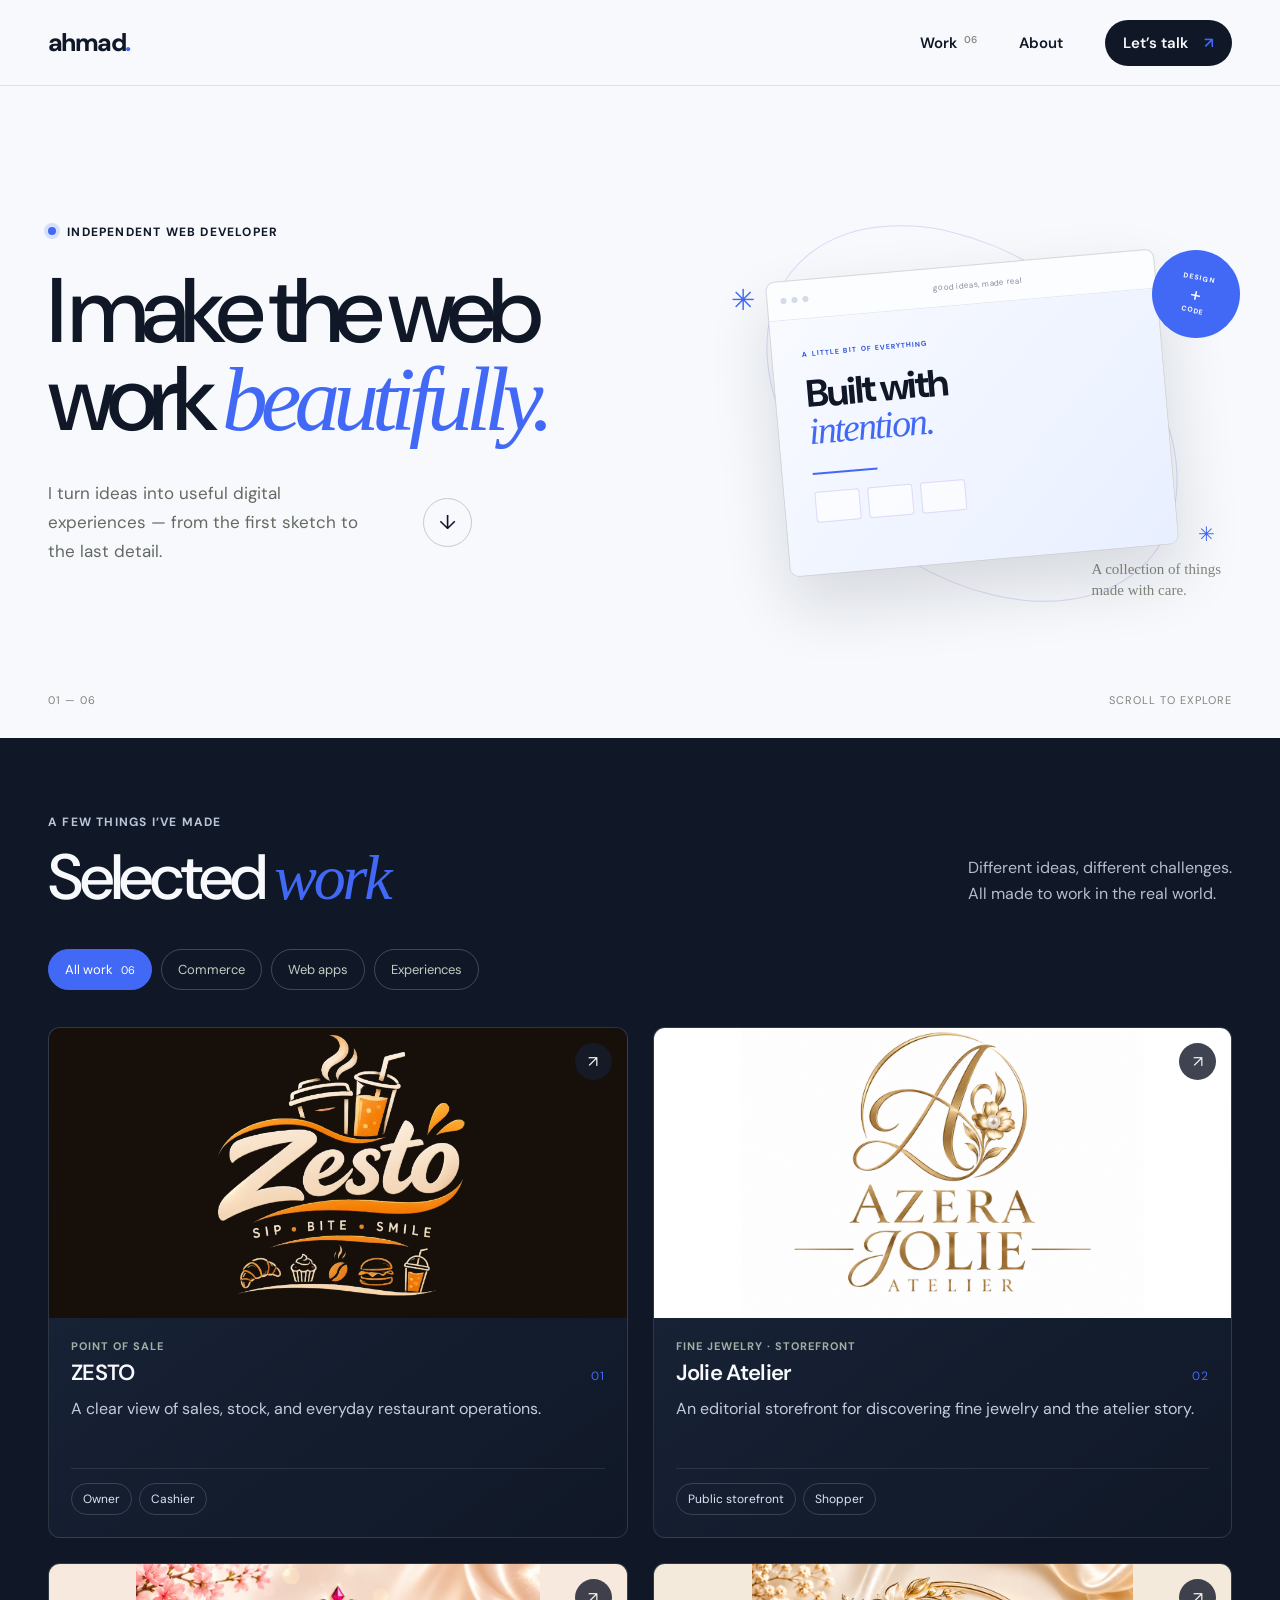
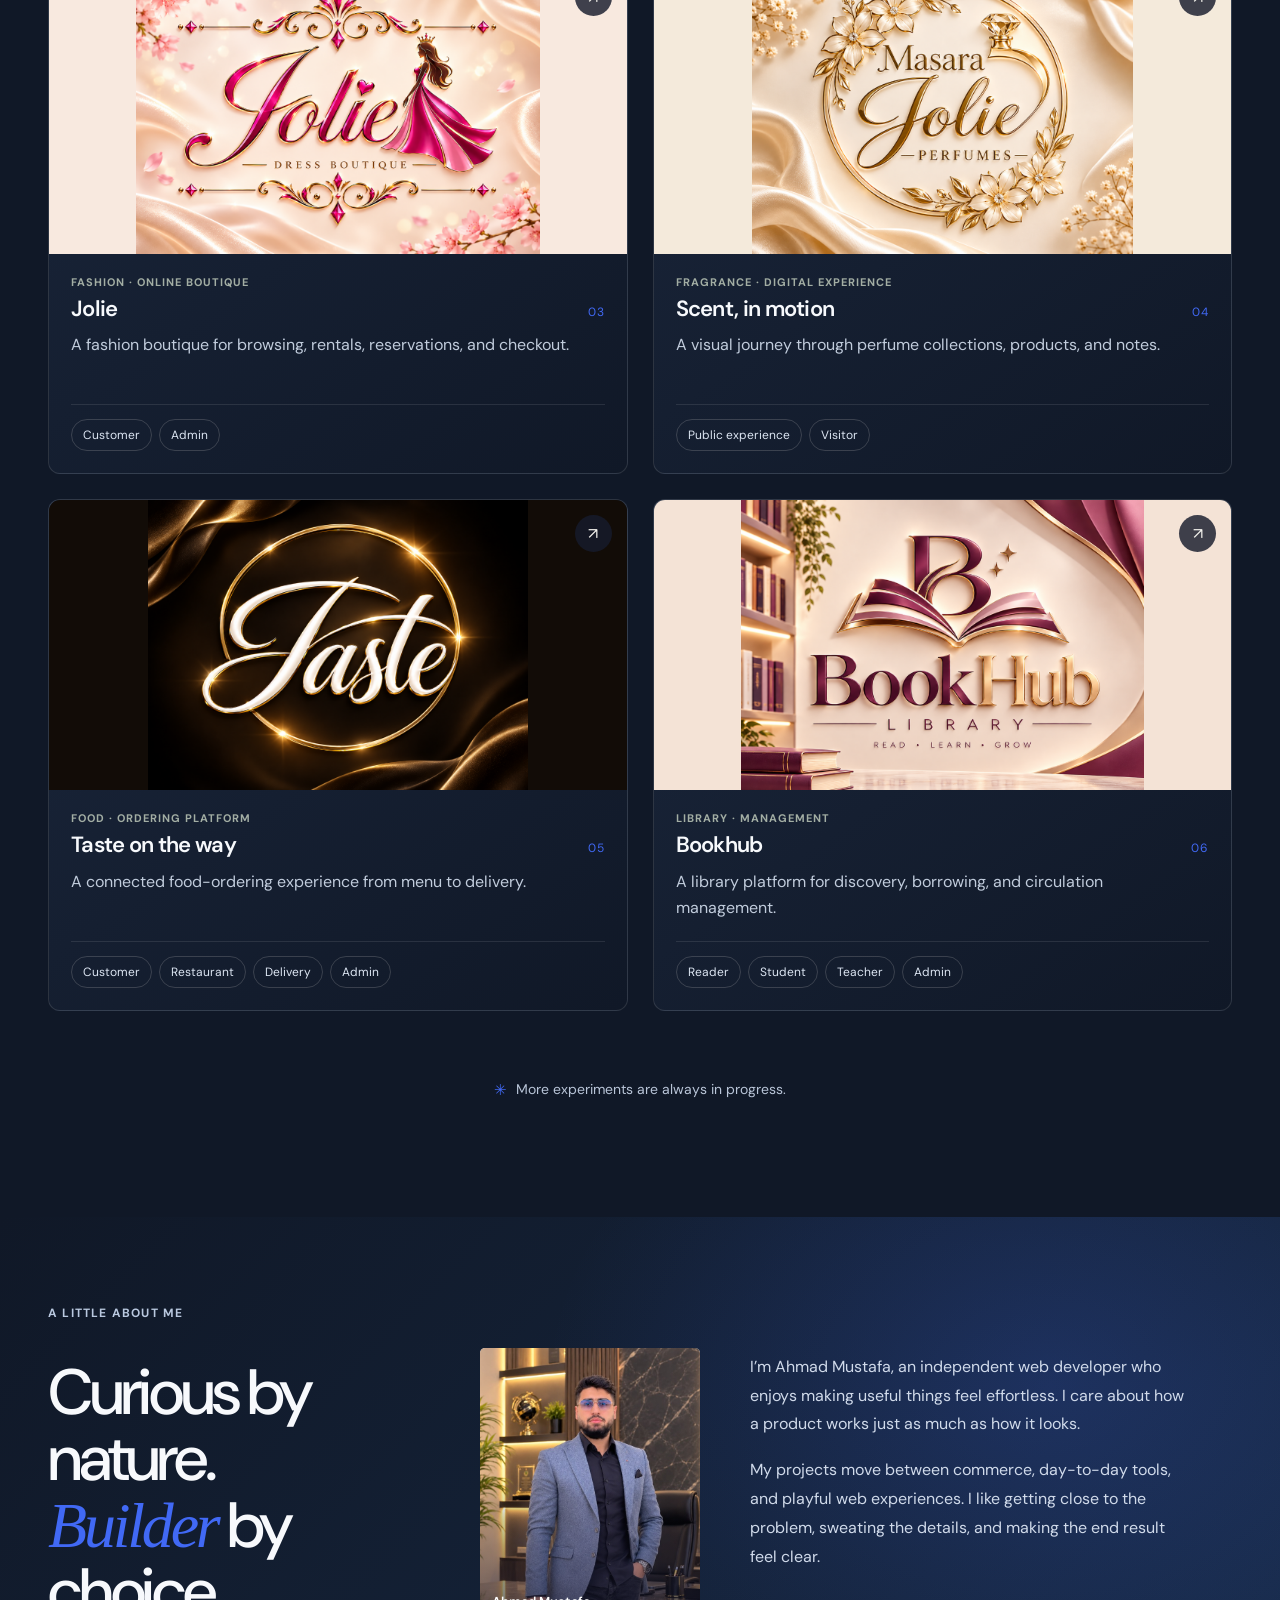
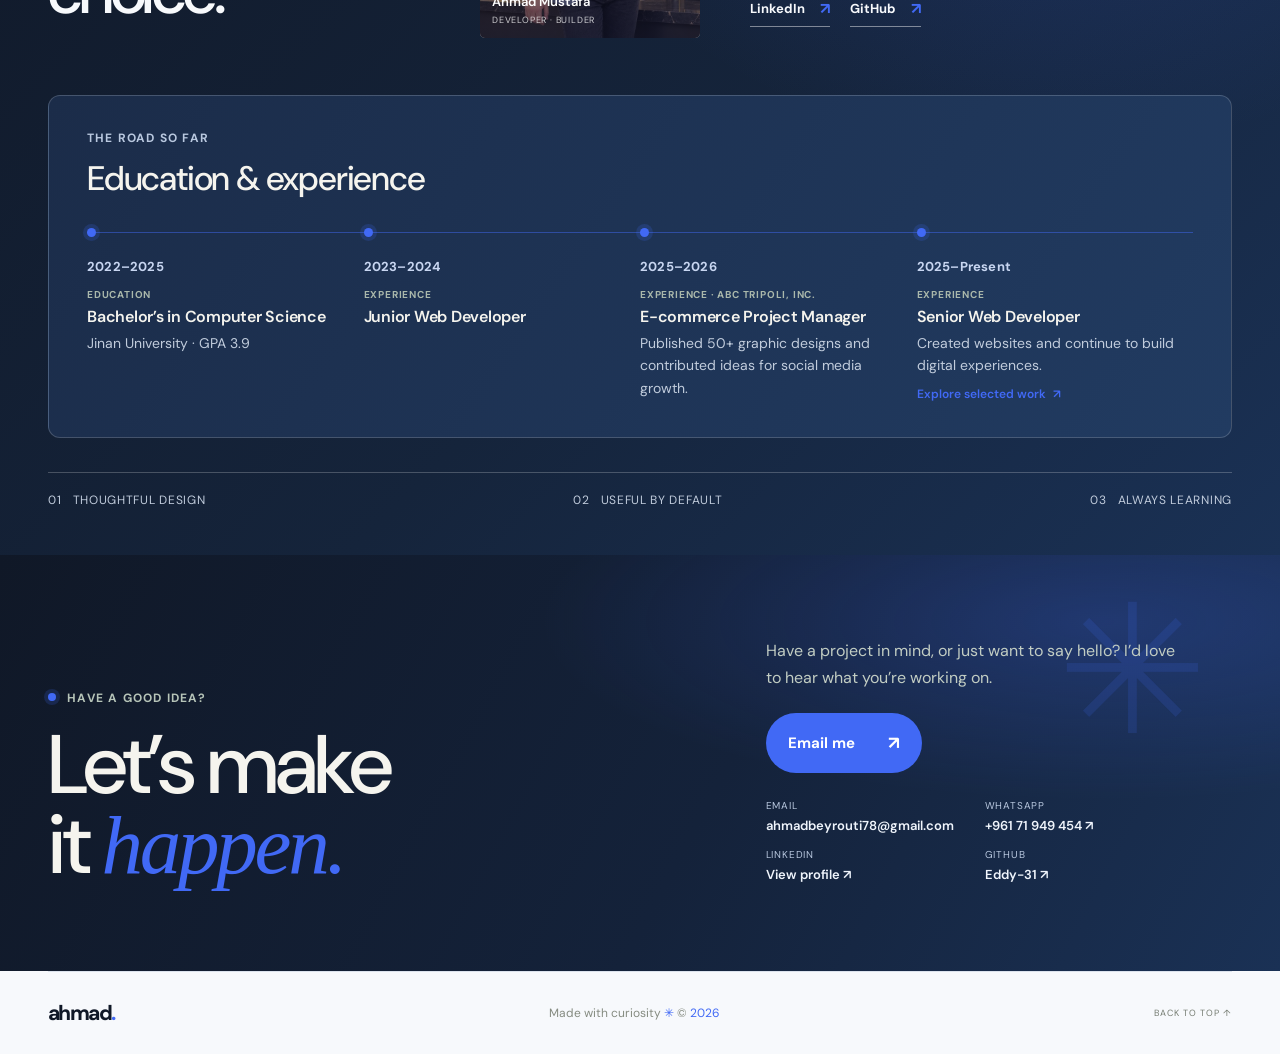
==== commit 67ad0798: "index.html" ====
--- a/index.html
+++ b/index.html
@@ -211,7 +211,7 @@
                 <div class="career-entry">
                   <span class="career-type">EDUCATION</span>
                   <h4>Bachelor’s in Computer Science</h4>
-                  <p>Jinan University · GPA 3.6</p>
+                  <p>Jinan University · GPA 3.9</p>
                 </div>
               </li>
               <li>
